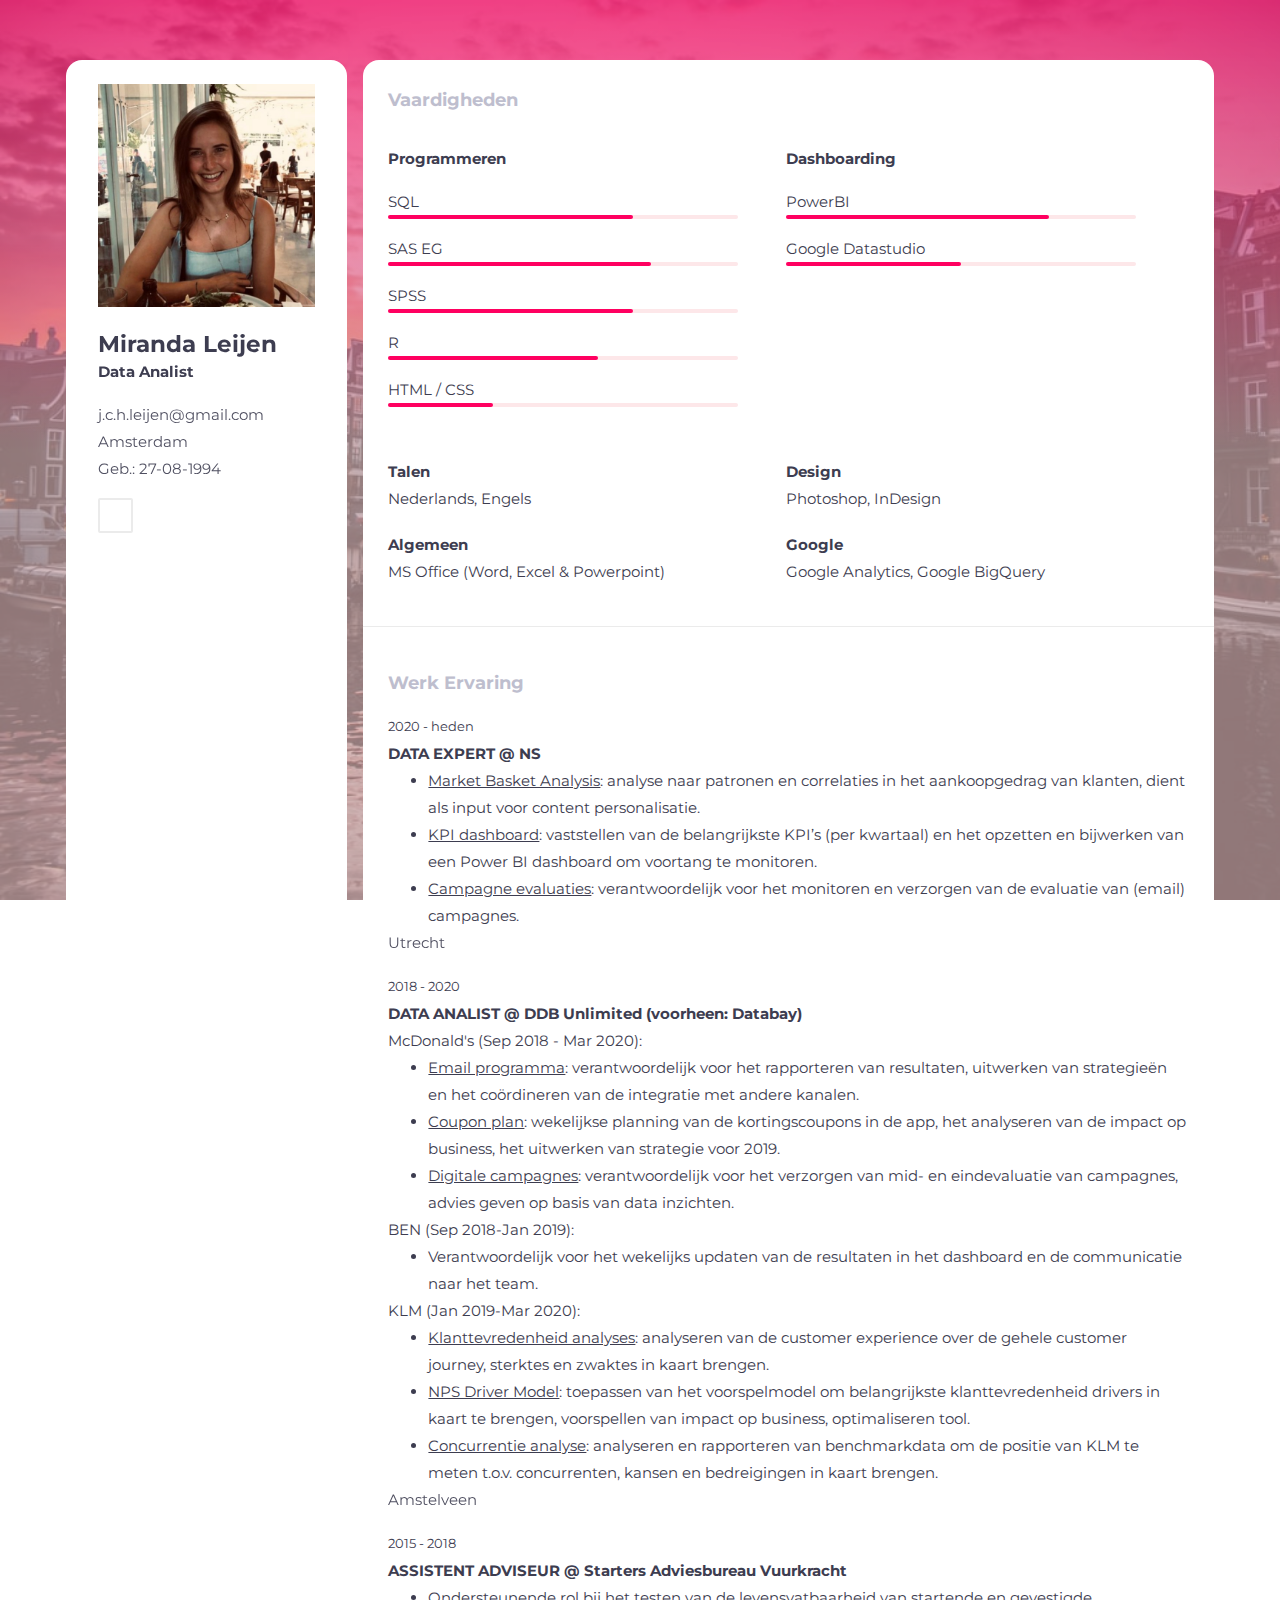
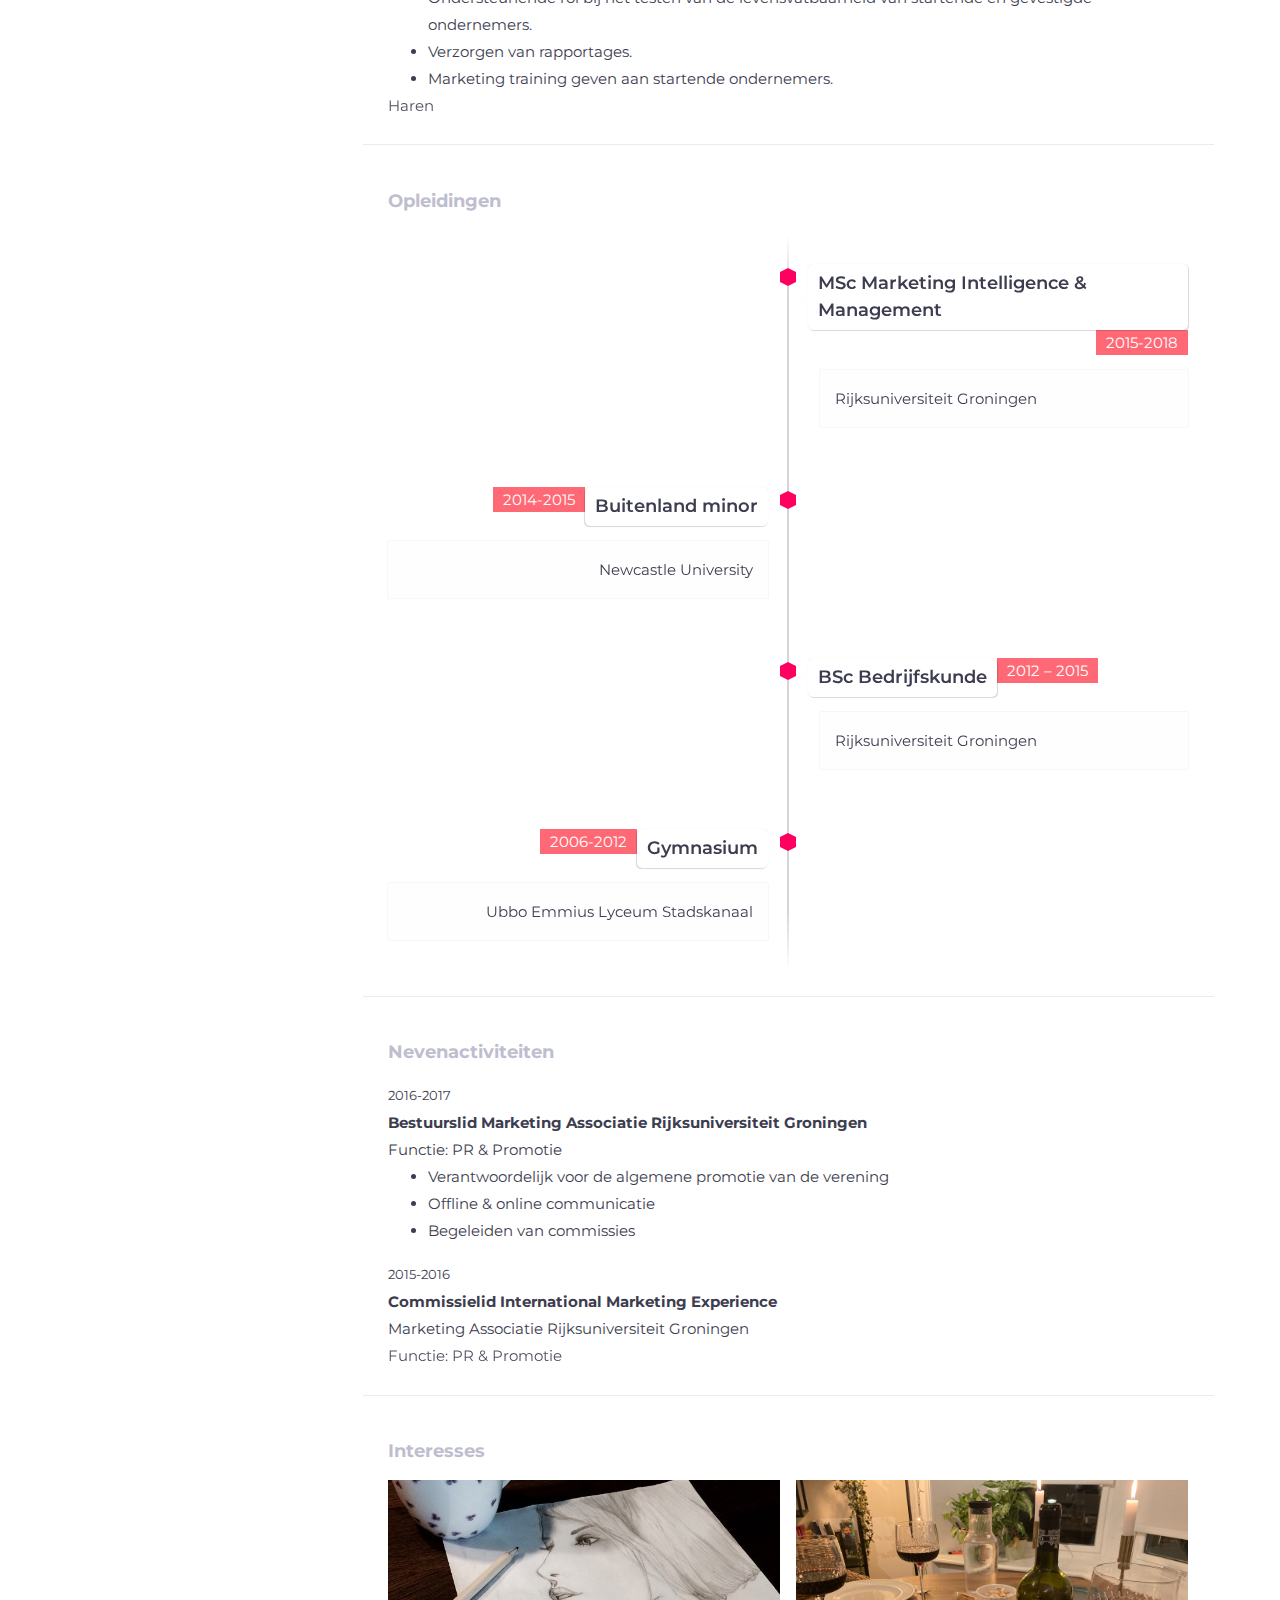
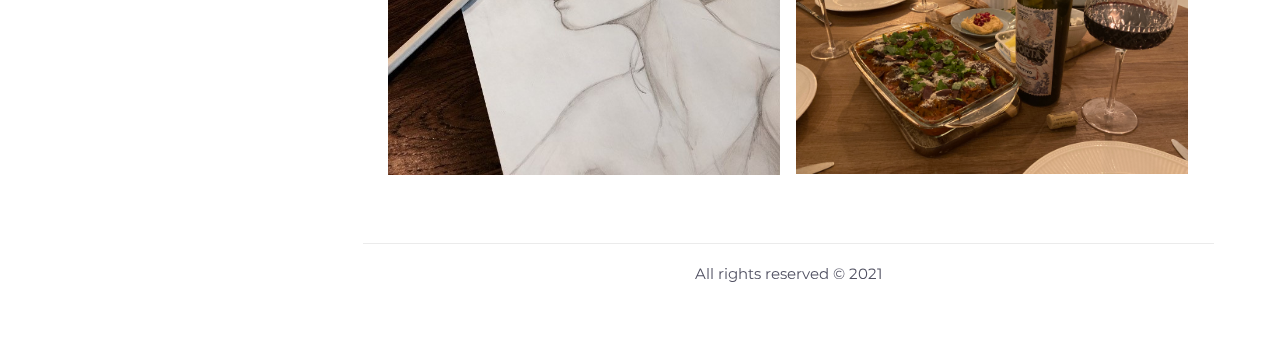
==== cv-miranda/index.html @ 9401aa28 "CV Miranda" ====
<!DOCTYPE html>
<html lang="en">
<head>
    <meta charset="UTF-8">
    <meta http-equiv="X-UA-Compatible" content="IE=edge">
    <meta name="viewport" content="width=device-width, initial-scale=1.0">
    <title>CV Miranda Leijen</title>

    <!--GOOGLE FONTS-->
    <link rel="preconnect" href="https://fonts.googleapis.com">
    <link rel="preconnect" href="https://fonts.gstatic.com" crossorigin>
    <link href="https://fonts.googleapis.com/css2?family=Montserrat:wght@200;300;400;500;600;700;800;900&display=swap" rel="stylesheet">

    <!--Op Icons-->
     
    <link href="https://cdn.jsdelivr.net/gh/codeOpacity/op_icons@main/op_icons.all.min.css" rel="stylesheet">
                    
    <!--Main Styling-->
    <link rel="stylesheet" href="./style.css">
</head>
<body>
    <div class="background-color-layer" style="background-image: url('./Amsterdam_I.jpg')"></div>
    <div class="container">
        <div class="main grid">
            <aside class="sidebar">
                <div class="profile">
                    <div class="profile_img">
                        <img src="./IMG-0041.jpg" alt="">
                    </div>
                    <div class="profile_header">
                        <h2>Miranda Leijen</h2>
                        <h4>Data Analist</h4>
                    </div>
                    <div class="profile_content">
                        <p>j.c.h.leijen@gmail.com</p>
                        <p>Amsterdam</p>
                        <p>Geb.: 27-08-1994</p>
                    </div>
                    <div class="profile_links">
                        <a href="https://www.linkedin.com/in/mirandaleijen/"><span class="op-linkedin"></span></a>
                    </div>
                </div>
            </aside>

            <main class="wrapper">
                <!--Skill Section-->
                <section class="skills">
                    <h2 class="sec_title">Vaardigheden</h2>
                    <div class="progress_wrapper">
                    <ul class="flex-container">
                        <li class ="flex-item">
                            <h4>Programmeren</h4>
                                <div class="progress_item">
                                    <h4>SQL</h4>
                                    <div class="progress_bar">
                                        <div class="progress" style="width: 70%;">
                                        </div>
                                    </div>
                                </div>
                                <div class="progress_item">
                                    <h4>SAS EG</h4>
                                    <div class="progress_bar">
                                        <div class="progress" style="width: 75%;">
                                        </div>
                                    </div>
                                </div>
                                <div class="progress_item">
                                    <h4>SPSS</h4>
                                    <div class="progress_bar">
                                        <div class="progress" style="width: 70%;">
                                        </div>
                                    </div>
                                </div>
                                <div class="progress_item">
                                    <h4>R</h4>
                                    <div class="progress_bar">
                                        <div class="progress" style="width: 60%;">
                                        </div>
                                    </div>
                                </div>
                                 <div class="progress_item">
                                    <h4>HTML / CSS</h4>
                                    <div class="progress_bar">
                                        <div class="progress" style="width: 30%;">
                                        </div>
                                    </div>
                                </div>
                        </li>
                        <li class = "flex-item">
                             <h4>Dashboarding</h4>
                                <div class="progress_item">
                                    <h4>PowerBI</h4>
                                    <div class="progress_bar">
                                        <div class="progress" style="width: 75%;">
                                        </div>
                                    </div>
                                </div>
                                <div class="progress_item">
                                    <h4>Google Datastudio</h4>
                                    <div class="progress_bar">
                                        <div class="progress" style="width: 50%;">
                                        </div>
                                    </div>
                                </div>
                        </li>
                        <li class = "flex-item">
                            <p class ="space_item">
                                <h4>Talen</h4>
                                Nederlands, Engels
                            </p>
                            <p class ="space_item">
                            <h4>Algemeen</h4>
                            MS Office (Word, Excel & Powerpoint)
                            </p>
                        </li>
                         <li class = "flex-item">
                            <p class ="space_item">
                                <h4>Design</h4>
                                Photoshop, InDesign
                            </p>
                            <p class ="space_item">
                            <h4>Google</h4>
                            Google Analytics, Google BigQuery
                            </p>
                        </li>
                    </ul>
                    </div>
                </section>
   

                <!--Experience Section-->
                <section class="experience">
                    <h2 class="sec_title">Werk Ervaring</h2>
                    <div class="work_timeline">
                        <div class="work_item">
                            <small>2020 - heden</small>
                            <h4>DATA EXPERT @ NS</h4>
                            <span>
                                <ul>
                                    <li><u>Market Basket Analysis</u>: analyse naar patronen en correlaties in het aankoopgedrag van klanten, dient als input voor content personalisatie. </li>
                                    <li><u>KPI dashboard</u>: vaststellen van de belangrijkste KPI’s (per kwartaal) en het opzetten en bijwerken van een Power BI dashboard om voortang te monitoren.</li>
                                    <li><u>Campagne evaluaties</u>: verantwoordelijk voor het monitoren en verzorgen van de evaluatie van (email) campagnes. </li>
                                </ul>
                            </span>
                            <p>Utrecht</p>
                        </div>
                        <div class="work_item">
                            <small>2018 - 2020</small>
                            <h4>DATA ANALIST @ DDB Unlimited (voorheen: Databay)</h4>
                            <span>McDonald's (Sep 2018 - Mar 2020):
                                <ul>
                                    <li><u>Email programma</u>: verantwoordelijk voor het rapporteren van resultaten, uitwerken van strategieën en het coördineren van de integratie met andere kanalen.</li>
                                    <li><u>Coupon plan</u>: wekelijkse planning van de kortingscoupons in de app, het analyseren van de impact op business, het uitwerken van strategie voor 2019.</li>
                                    <li><u>Digitale campagnes</u>: verantwoordelijk voor het verzorgen van mid- en eindevaluatie van campagnes, advies geven op basis van data inzichten. </li>
                                </ul>
                            </span>
                            <span>BEN (Sep 2018-Jan 2019):
                                <ul>
                                    <li>Verantwoordelijk voor het wekelijks updaten van de resultaten in het dashboard en de communicatie naar het team.</li>
                                </ul>
                            </span>
                            <span>KLM (Jan 2019-Mar 2020):
                                <ul>
                                    <li><u>Klanttevredenheid analyses</u>: analyseren van de customer experience over de gehele customer journey, sterktes en zwaktes in kaart brengen.</li>
                                    <li><u>NPS Driver Model</u>: toepassen van het voorspelmodel om belangrijkste klanttevredenheid drivers in kaart te brengen, voorspellen van impact op business, optimaliseren tool.</li>
                                    <li><u>Concurrentie analyse</u>: analyseren en rapporteren van benchmarkdata om de positie van KLM te meten t.o.v. concurrenten, kansen en bedreigingen in kaart brengen.</li>
                                </ul>
                            </span>
                            <p>Amstelveen</p>
                        </div>
                        <div class="work_item">
                            <small>2015 - 2018</small>
                            <h4>ASSISTENT ADVISEUR @ Starters Adviesbureau Vuurkracht</h4>
                            <span>
                                <ul>
                                    <li>Ondersteunende rol bij het testen van de levensvatbaarheid van startende en gevestigde ondernemers.</li>
                                    <li>Verzorgen van rapportages.</li>
                                    <li>Marketing training geven aan startende ondernemers.</li>
                                </ul>
                            </span>
                            <p>Haren</p>
                        </div>
                    </div>
                </section>

  
                <!--Education Section-->
                <section class="education">
                    <h2 class="sec_title">Opleidingen</h2>
                    <div class="education_timeline">
                        <div class="education_item">
                            <ul class="timeline">
                              <!-- Item 1 -->
                              <li>
                                <div class="direction-r">
                                  <div class="flag-wrapper">
                                    <span class="hexa"></span>
                                    <span class="flag">
                                        MSc Marketing Intelligence & Management
                                        </span>
                                    <span class="time-wrapper"><span class="time">2015-2018</span></span>
                                  </div>
                                  <div class="desc">
                                    Rijksuniversiteit Groningen
                                </div>
                              </li>

                              <!-- Item 2 -->
                              <li>
                                <div class="direction-l">
                                  <div class="flag-wrapper">
                                    <span class="hexa"></span>
                                    <span class="flag">Buitenland minor</span>
                                    <span class="time-wrapper"><span class="time">2014-2015</span></span>
                                  </div>
                                  <div class="desc">Newcastle University</div>
                                </div>
                              </li>

                              <!-- Item 3 -->
                              <li>
                                <div class="direction-r">
                                  <div class="flag-wrapper">
                                    <span class="hexa"></span>
                                    <span class="flag">BSc Bedrijfskunde </span>
                                    <span class="time-wrapper"><span class="time">2012 – 2015</span></span>
                                  </div>
                                  <div class="desc">Rijksuniversiteit Groningen </div>
                                </div>
                              </li>

                              <!-- Item 4 -->
                              <li>
                                <div class="direction-l">
                                  <div class="flag-wrapper">
                                    <span class="hexa"></span>
                                    <span class="flag">Gymnasium</span>
                                    <span class="time-wrapper"><span class="time">2006-2012</span></span>
                                  </div>
                                  <div class="desc">Ubbo Emmius Lyceum Stadskanaal</div>
                                </div>
                              </li>
                            </ul>
                    </div>
                </section>

                <!--Interest Section-->
                <section class="interest">
                    <h2 class="sec_title">Nevenactiviteiten</h2>
                    <div class="interest_timeline">
                        <div class="interest_item">
                            <small>2016-2017</small>
                            <h4>Bestuurslid Marketing Associatie Rijksuniversiteit Groningen</h4>
                            <span>Functie: PR & Promotie
                                <ul>
                                    <li>Verantwoordelijk voor de algemene promotie van de verening</li>
                                    <li>Offline & online communicatie</li>
                                    <li>Begeleiden van commissies</li>
                                </ul>
                        </div>
                        <div class="interest_item">
                            <small>2015-2016</small>
                            <h4>Commissielid International Marketing Experience</h4>
                            <span>Marketing Associatie Rijksuniversiteit Groningen
                                <p>Functie: PR & Promotie </p> 
                        </div>
                    </div>
                </section>

                <!--Portfolio Section  -->
                <section class="portfolio">
                    <h2 class="sec_title">Interesses</h2>
                    <div class="grid col_2">
                        <a href="#0" class="project_img">
                            <img src="./Tekenen_new.jpg" alt="">
                            <div class="project_details">
                                <h4 class="text">Tekenen</h4>
                            </div>
                        </a>
                        <a href="#0" class="project_img">
                            <img src="./IMG-0814.jpg" alt="">
                            <div class="project_details">
                                <h4 class="text">Koken</h4>
                            </div>
                        </a>
                        <a href="#0" class="project_img">
                            <img src="./IMG-0306.jpg" alt="">
                            <div class="project_details">
                                <h4 class="text">Fotografie</h4>
                            </div>
                        </a>
                        <a href="#0" class="project_img">
                            <img src="./IMG-Bali.jpg" alt="">
                            <div class="project_details">
                                <h4 class="text">Reizen</h4>
                            </div>
                        </a>
                    </div>
                </section>
                <footer>
                    <p>All rights reserved &copy; 2021</p>
                </footer>
            </main>
        </div>
    </div>
</body>
</html>
---- cv-miranda/style.css ----
/*VARIABLES*/
:root {
  --primary: #3d3d50;
  --secondary: #ff0060;
  --light: #ebebeb;
  --dark: #333;
  --gray: #bebece;
  --hover: all .3s ease-out;
}

/*GLOBAL*/
* {
  margin: 0;
  /*padding: 0;*/
  box-sizing: border-box;
}

/*#ff6975*/

body {
  background-attachment: fixed;
  background-image: -webkit-linear-gradient(top, #ff0060 0%, #caa5a8 50%);
  background-image: -o-linear-gradient(top, #ff0060 0%, #caa5a8 50%);
  background-image: linear-gradient(to bottom, #ff0060 0%, #caa5a8 50%);
  height: 100%;
  min-height: 100vh;
  font-family: 'Montserrat', sans-serif;
  font-size: 15px;
  line-height: 1.8em;
  color: var(--primary);
  overflow-x: hidden;
}

/*  body.white {
    background-color: white;
    background-image: none; }*/

.background-color-layer {
  background-size: cover;
  opacity: 0.30;
  background-repeat: no-repeat;
  position: fixed;
  z-index: -1;
  top: 0;
  width: 100%;
  left: 0;
  right: 0;
  bottom: 0%;  
} 

a {
  text-decoration: none;
  color: var(--primary);
}
p {
  opacity: .9;
}
img {
  max-width: 100%;
  height: auto;
  vertical-align: middle;
}
section {
  padding: clamp(1rem,2vw,2rem);
  margin-bottom: 1rem;
  border-bottom: 1px solid var(--light);
}

.sec_title {
  font-size: 1.15rem;
  margin-bottom: 1rem;
  color: var(--gray);
}

[class*="_item"] {
  margin-top: 1rem;
}

/*Layout Grid*/

.container {
  width: 100%;
  max-width: 1180px;
  padding: 0 1rem;
  margin: 60px auto;
}
.grid {
  display: grid;
  gap: 1rem;
}


/* Sidebar */

.sidebar {
  position: relative;
}
.profile{
  position: sticky!important;
  top: 0;
  height: calc(100vh - 10px);
  padding:0 2rem;
  overflow-y: auto;
  background-color: white;
  border-radius: 1rem;
}
.profile::-webkit-scrollbar {
  width: 6px;
}
.profile_img { 
  margin: 1.5rem 0;
  border-radius: 50%;
 }

.profile_header {
  margin: 1rem 0;
}
.profile_links {
  display: flex;
  margin-top: 1rem;
}
.profile_links a {
  text-decoration: none;
  height: 35px;
  width: 35px;
  margin-right: 1rem;
  display: grid;
  place-items: center;
  font-size: 16px;
  color: var(--dark);
  border-radius: 2px;
  border: 2px solid var(--light);
}
.profile_links a:hover {
  transition: var(--hover);
  color: var(--secondary);
}

.wrapper {
  background-color: white;
  border-radius: 1rem;
}

/*Skillls Section*/

.flex-container {
  display: flex;
  flex-flow: row wrap;
  padding: 0;
  list-style: none;
  align-content: space-around;
}

.flex-item {
  width: 350px;
  margin-right: 3rem;
  margin-top: 1rem;
  margin-bottom: 1rem;
}


.progress_item h4 {
  font-weight: normal;
}
.progress_bar {
  position: relative;
  border-radius: 4px;
  height: 4px;
  background: #fde7e9;
}
.progress {
  position: absolute;
  height: 100%;
  background: var(--secondary);
  z-index: 0;
  border-radius: 4px;
  text-align: right;
  animation: fromZero ease-in-out 1s;
}
@keyframes fromZero {
  from {
      width: 0;
  }
}
.progress_tooltip {
  position: absolute;
  top: -30px;
  padding: 0 .26rem;
  font-size: 12px;
  background: var(--dark);
  border-radius: 3px;
  color: var(--light);
}
.progress_tooltip::after{
  content: '';
  position: absolute;
  left: 0;
  bottom: -4px;
  border-top: 6px solid var(--dark);
  border-right: 8px solid transparent;
}

.space_item {
  padding-top: 3px;
}


/*Education Section */
@import url(https://fonts.googleapis.com/css?family=Raleway:400,900);

header h1{
  text-align: center;
  font-weight: bold;
  margin-top: 0;
}
  
 header p{
   text-align: center;
   margin-bottom: 0;
 }

.hexa{
  border: 0px;
  float: left;
  text-align: center;
  height: 35px;
  width: 60px;
  font-size: 22px;
  background: #f0f0f0;
  color: #3c3c3c;
  position: relative;
  margin-top: 15px;
}

.hexa:before{
  content: ""; 
  position: absolute; 
  left: 0; 
  width: 0; 
  height: 0;
  border-bottom: 15px solid #f0f0f0;
  border-left: 30px solid transparent;
  border-right: 30px solid transparent;
  top: -15px;
}

.hexa:after{
  content: ""; 
  position: absolute; 
  left: 0; 
  width: 0; 
  height: 0;
  border-left: 30px solid transparent;
  border-right: 30px solid transparent;
  border-top: 15px solid #f0f0f0;
  bottom: -15px;
}

.timeline {
  position: relative;
  padding: 0;
  width: 100%;
  margin-top: 20px;
  list-style-type: none;
}

.timeline:before {
  position: absolute;
  left: 50%;
  top: 0;
  content: ' ';
  display: block;
  width: 2px;
  height: 100%;
  margin-left: -1px;
  background: rgb(213,213,213);
  background: -moz-linear-gradient(top, rgba(213,213,213,0) 0%, rgb(213,213,213) 8%, rgb(213,213,213) 92%, rgba(213,213,213,0) 100%);
  background: -webkit-gradient(linear, left top, left bottom, color-stop(0%,rgba(30,87,153,1)), color-stop(100%,rgba(125,185,232,1)));
  background: -webkit-linear-gradient(top, rgba(213,213,213,0) 0%, rgb(213,213,213) 8%, rgb(213,213,213) 92%, rgba(213,213,213,0) 100%);
  background: -o-linear-gradient(top, rgba(213,213,213,0) 0%, rgb(213,213,213) 8%, rgb(213,213,213) 92%, rgba(213,213,213,0) 100%);
  background: -ms-linear-gradient(top, rgba(213,213,213,0) 0%, rgb(213,213,213) 8%, rgb(213,213,213) 92%, rgba(213,213,213,0) 100%);
  background: linear-gradient(to bottom, rgba(213,213,213,0) 0%, rgb(213,213,213) 8%, rgb(213,213,213) 92%, rgba(213,213,213,0) 100%);
  z-index: 5;
}

.timeline li {
  padding: 2em 0;
}

.timeline .hexa{
  width: 16px;
  height: 10px;
  position: absolute;
  background: #ff0060;
  z-index: 5;
  left: 0;
  right: 0;
  margin-left:auto;
  margin-right:auto;
  top: -30px;
  margin-top: 0;
}

.timeline .hexa:before {
  border-bottom: 4px solid #ff0060;
  border-left-width: 8px;
  border-right-width: 8px;
  top: -4px;
}

.timeline .hexa:after {
  border-left-width: 8px;
  border-right-width: 8px;
  border-top: 4px solid #ff0060;
  bottom: -4px;
}

.direction-l,
.direction-r {
  float: none;
  width: 100%;
  text-align: center;
}

.flag-wrapper {
  text-align: center;
  position: relative;
}

.flag {
  position: relative;
  display: inline-flex;
  background: rgb(255,255,255);
  font-weight: 600;
  z-index: 15;
  padding: 6px 10px;
  text-align: left;
  border-radius: 5px;
}

.direction-l .flag:after,
.direction-r .flag:after {
  content: "";
  position: absolute;
  left: 50%;
  top: -15px;
  height: 0;
  width: 0;
  margin-left: -8px;
  border: solid transparent;
  border-bottom-color: rgb(255,255,255);
  border-width: 8px;
  pointer-events: none;
}

.direction-l .flag {
  -webkit-box-shadow: -1px 1px 1px rgba(0,0,0,0.15), 0 0 1px rgba(0,0,0,0.15);
  -moz-box-shadow: -1px 1px 1px rgba(0,0,0,0.15), 0 0 1px rgba(0,0,0,0.15);
  box-shadow: -1px 1px 1px rgba(0,0,0,0.15), 0 0 1px rgba(0,0,0,0.15);
}

.direction-r .flag {
  -webkit-box-shadow: 1px 1px 1px rgba(0,0,0,0.15), 0 0 1px rgba(0,0,0,0.15);
  -moz-box-shadow: 1px 1px 1px rgba(0,0,0,0.15), 0 0 1px rgba(0,0,0,0.15);
  box-shadow: 1px 1px 1px rgba(0,0,0,0.15), 0 0 1px rgba(0,0,0,0.15);
}

.time-wrapper {
  display: block;
  position: relative;
  margin: 4px 0 0 0;
  z-index: 14;
  line-height: 1em;
  vertical-align: middle;
  color: #fff;
}

.direction-l .time-wrapper {
  float: none;
}

.direction-r .time-wrapper {
  float: none;
}

.time {
  background: #ff6975;
  display: inline-block;
  padding: 8px;
}

.desc {
  position: relative;
  margin: 1em 0 0 0;
  padding: 1em;
  background: rgb(254,254,254);
  -webkit-box-shadow: 0 0 1px rgba(0,0,0,0.20);
  -moz-box-shadow: 0 0 1px rgba(0,0,0,0.20);
  box-shadow: 0 0 1px rgba(0,0,0,0.20);
  z-index: 15;
}

.direction-l .desc,
.direction-r .desc {
  position: relative;
/*  margin: 1em 1em 0 1em;*/
  padding: 1em;
  z-index: 15;
}

@media(min-width: 768px){
  .timeline {
    width: 660px;
    margin: 0 auto;
    margin-top: 20px;
  }

  .timeline li:after {
    content: "";
    display: block;
    height: 0;
    clear: both;
    visibility: hidden;
  }
  
  .timeline .hexa {
    left: -28px;
    right: auto;
    top: 8px;
  }

  .timeline .direction-l .hexa {
    left: auto;
    right: -28px;
  }

  .direction-l {
    position: relative;
    width: 310px;
    float: left;
    text-align: right;
  }

  .direction-r {
    position: relative;
    width: 310px;
    float: right;
    text-align: left;
  }

  .flag-wrapper {
    display: inline-block;
  }
  
  .flag {
    font-size: 18px;
  }

  .direction-l .flag:after {
    left: auto;
    right: -16px;
    top: 50%;
    margin-top: -8px;
    border: solid transparent;
    border-left-color: rgb(254,254,254);
    border-width: 8px;
  }

  .direction-r .flag:after {
    top: 50%;
    margin-top: -8px;
    border: solid transparent;
    border-right-color: rgb(254,254,254);
    border-width: 8px;
    left: -8px;
  }

  .time-wrapper {
    display: inline;
    vertical-align: middle;
    margin: 0;
  }

  .direction-l .time-wrapper {
    float: left;
  }

  .direction-r .time-wrapper {
    float: right;
  }

  .time {
    padding: 5px 10px;
  }

  .direction-r .desc {
    margin: 1em 0 0 0.75em;
  }
}

@media(min-width: 992px){
  .timeline {
    width: 800px;
    margin: 0 auto;
    margin-top: 20px;
  }

  .direction-l {
    position: relative;
    width: 380px;
    float: left;
    text-align: right;
  }

  .direction-r {
    position: relative;
    width: 380px;
    float: right;
    text-align: left;
  }
}




/*Portfolio Section*/
.project_img {
  position: relative;
  display: block;
  text-decoration: none;
  color: var(--light);
}


.project_img img {
  width: 100%;
  height: auto;
/*  height: 300px;*/
/*  max-width: 392px;*/
}

.project_img .project_details {
  position: absolute;
/*  bottom: .5rem;
  left: .5rem;
  background: linear-gradient(to right,rgba(84, 84, 84, 0.198),rgba(0, 0, 0, 0.5));
  padding: 1rem;
  opacity: 0;
  transition: var(--hover);*/
  top: 0;
  bottom: 0;
  left: 0;
  right: 0;
  height: 100%;
  width: 100%;
  opacity: 0;
  transition: .5s ease;
  background-color: #ff0060;
}

.project_img:hover .project_details {
  opacity: 35%;
}


/*TEST*/

.text {
  color: white;
  font-size: 23px;
  position: absolute;
  top: 50%;
  left: 50%;
  -webkit-transform: translate(-50%, -50%);
  -ms-transform: translate(-50%, -50%);
  transform: translate(-50%, -50%);
  text-align: center;
}


/*FOOTER*/
footer p{
  text-align: center;
}

/* Responsive */
@media (min-width:768px) {
  .main.grid {
      grid-template-columns: 1fr 2fr;
  }
  .col_2 {
      grid-template-columns: repeat(2,1fr);
  }
}














/*  */
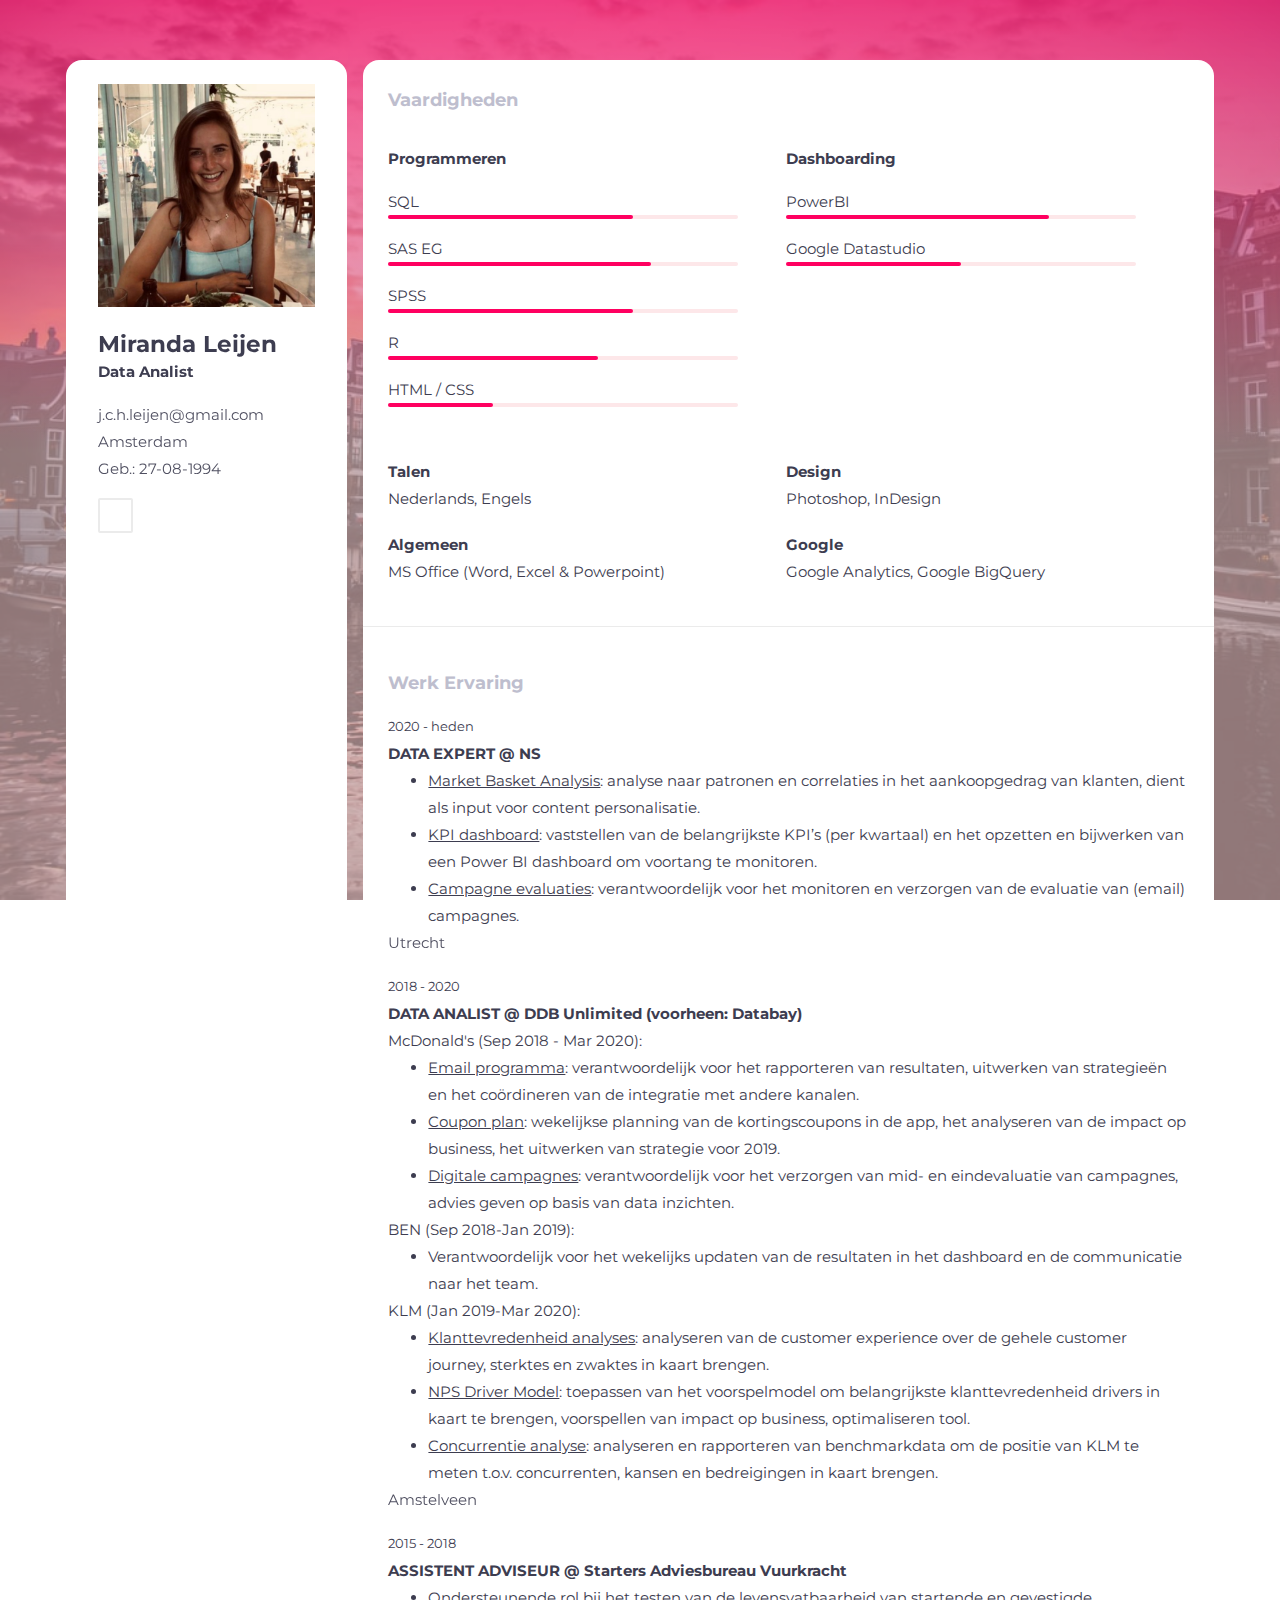
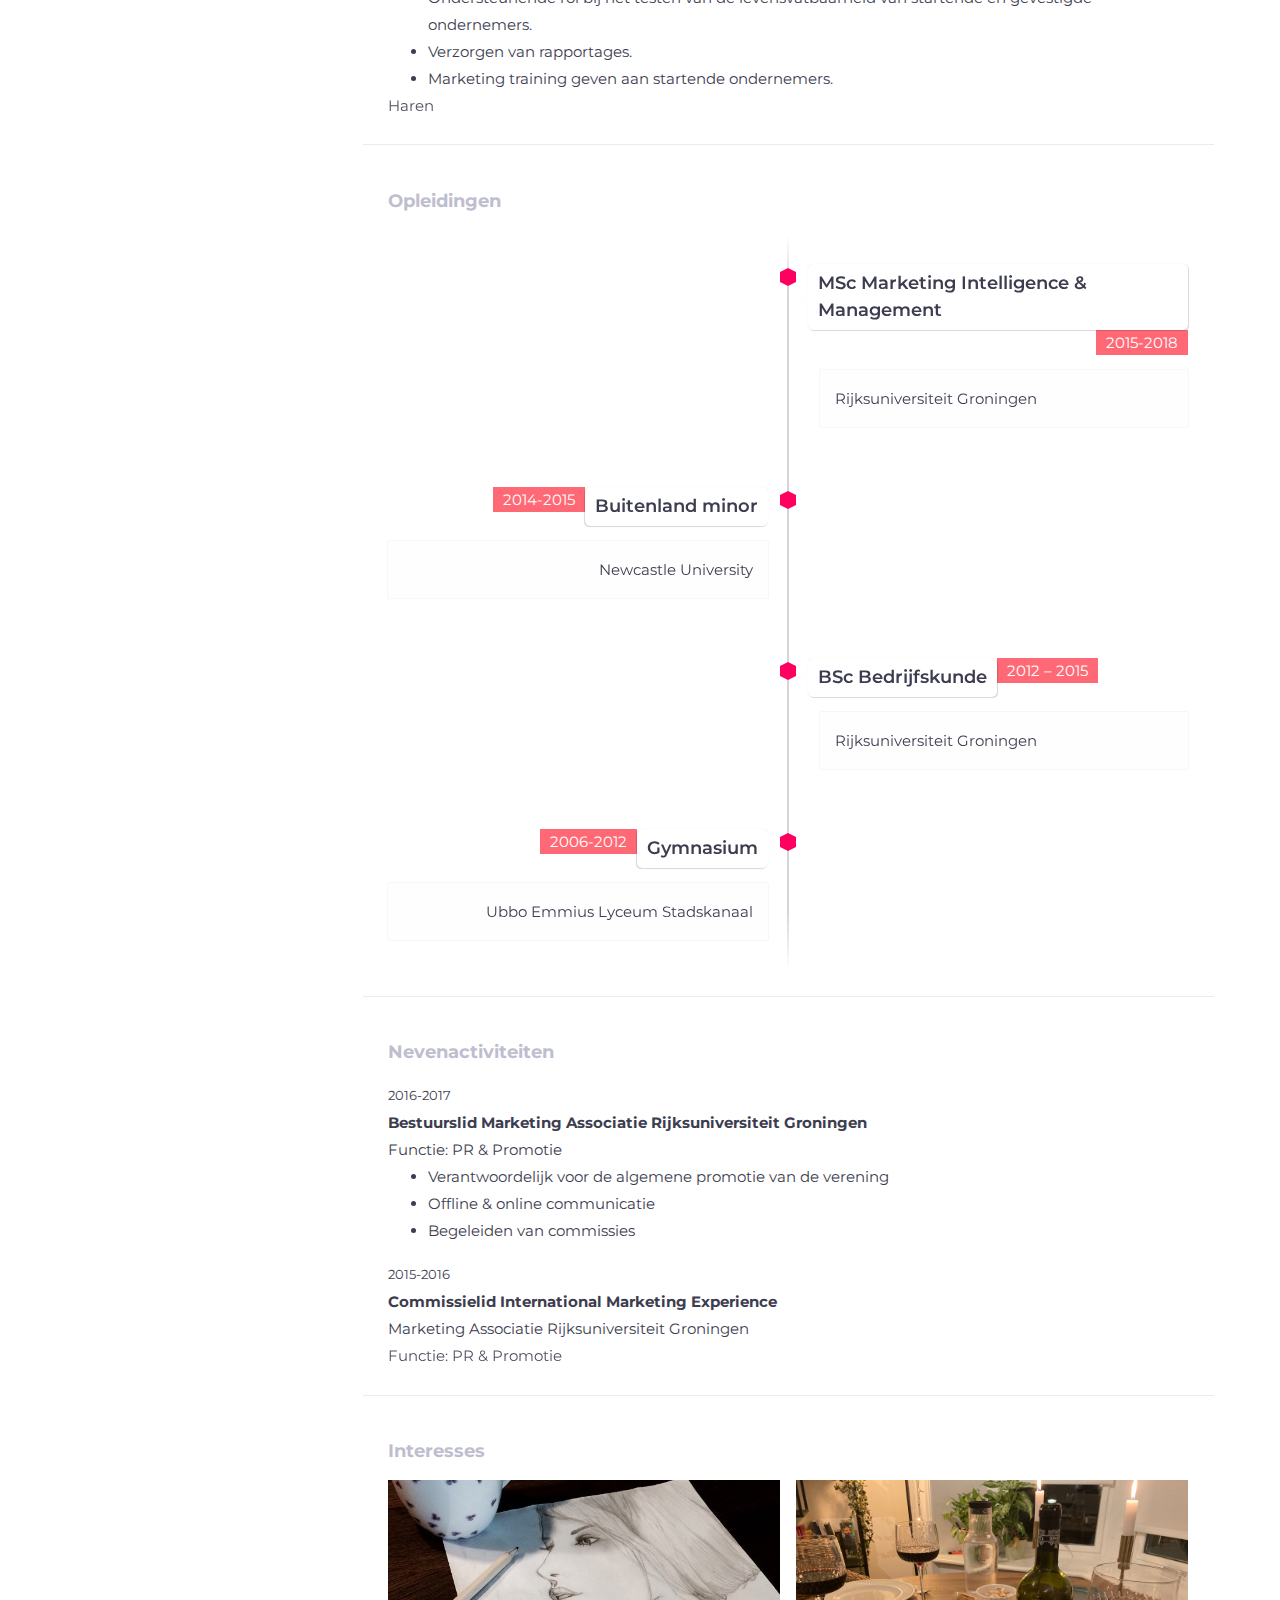
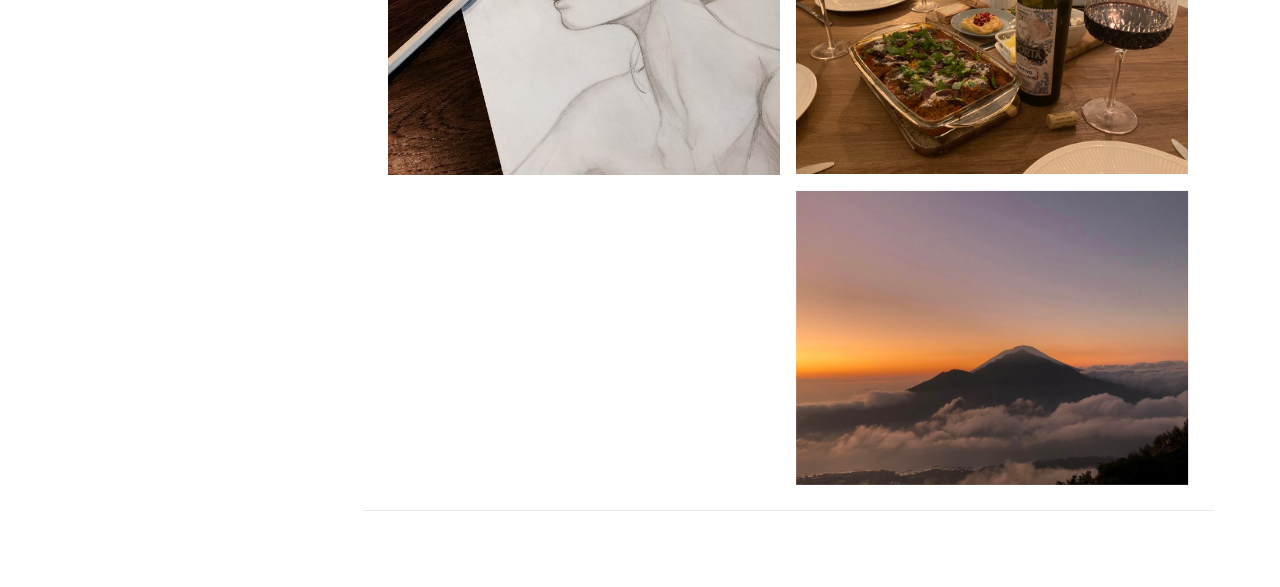
==== commit 69fdc105: "CV Miranda" ====
--- a/cv-miranda/index.html
+++ b/cv-miranda/index.html
@@ -290,16 +290,16 @@
                             </div>
                         </a>
                         <a href="#0" class="project_img">
-                            <img src="./IMG-Bali.jpg" alt="">
+                            <img src="./Bali.jpg" alt="">
                             <div class="project_details">
                                 <h4 class="text">Reizen</h4>
                             </div>
                         </a>
                     </div>
                 </section>
-                <footer>
+        <!--         <footer>
                     <p>All rights reserved &copy; 2021</p>
-                </footer>
+                </footer> -->
             </main>
         </div>
     </div>
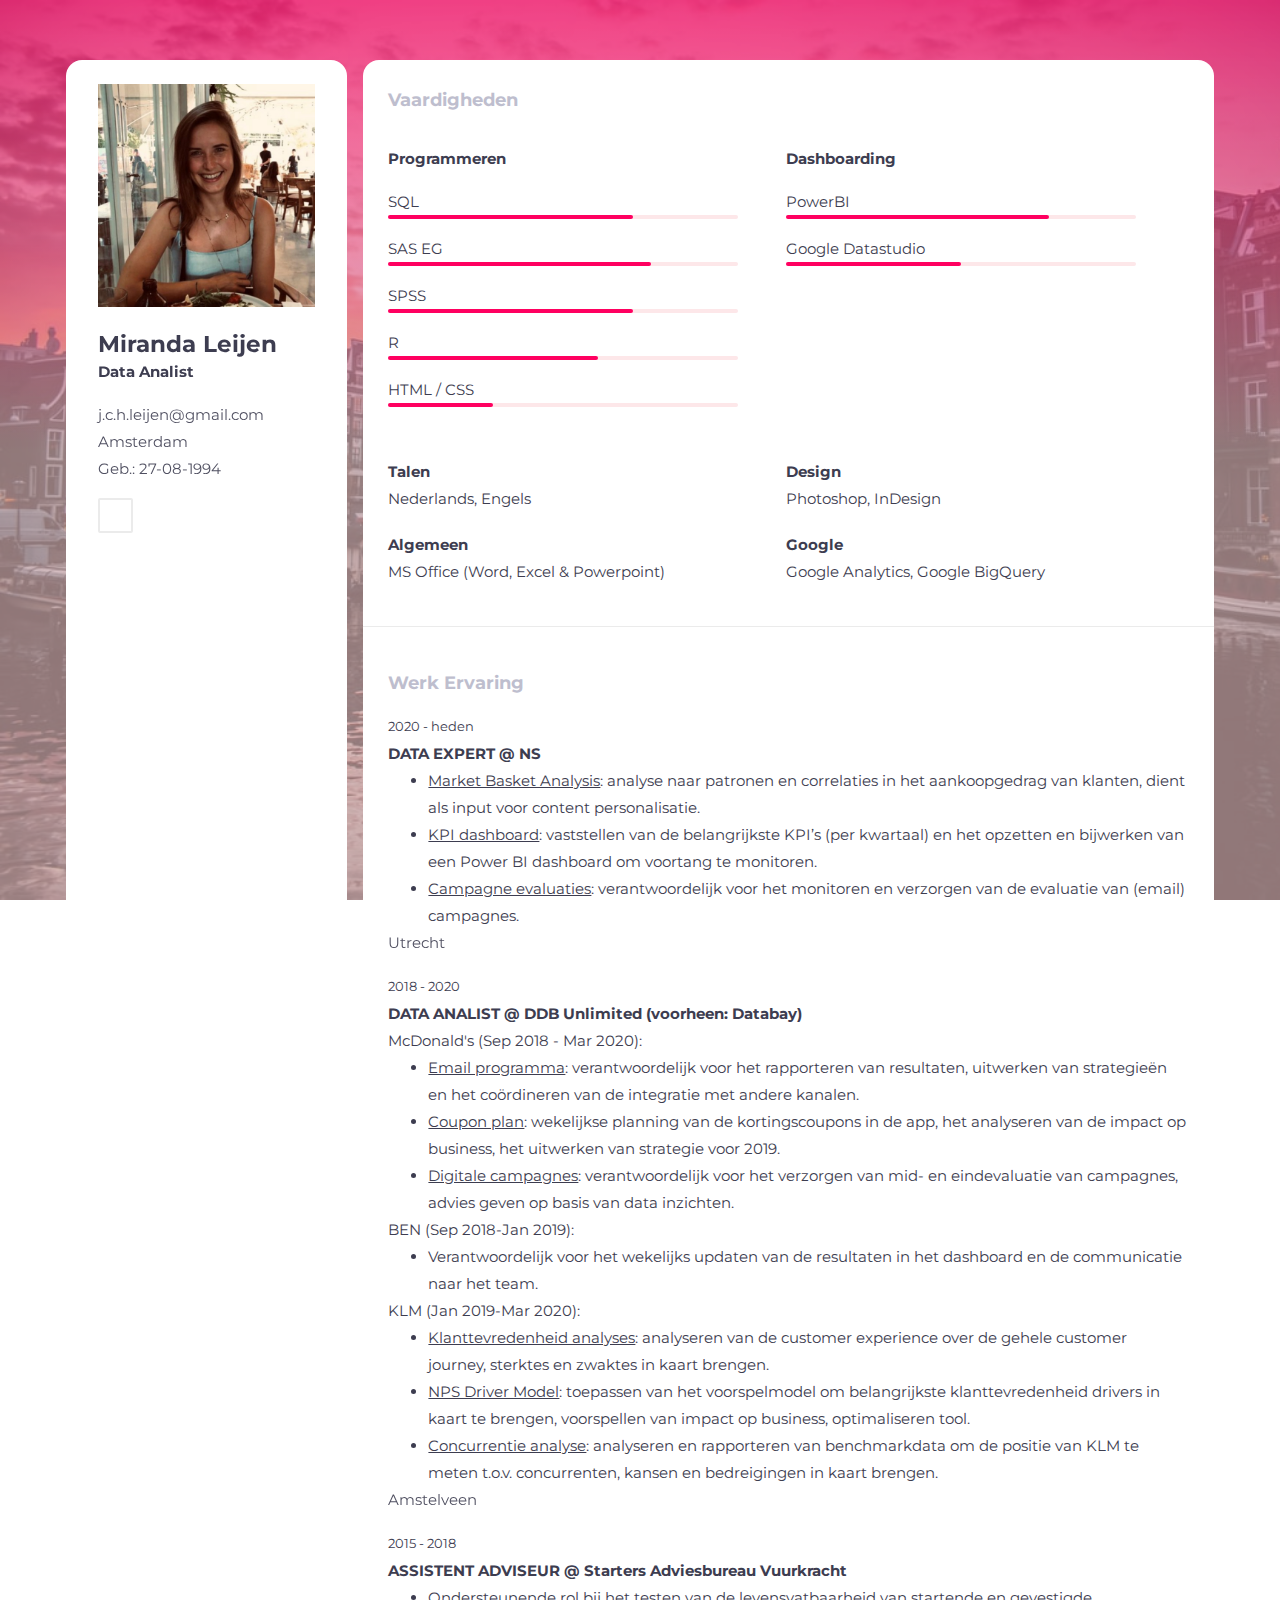
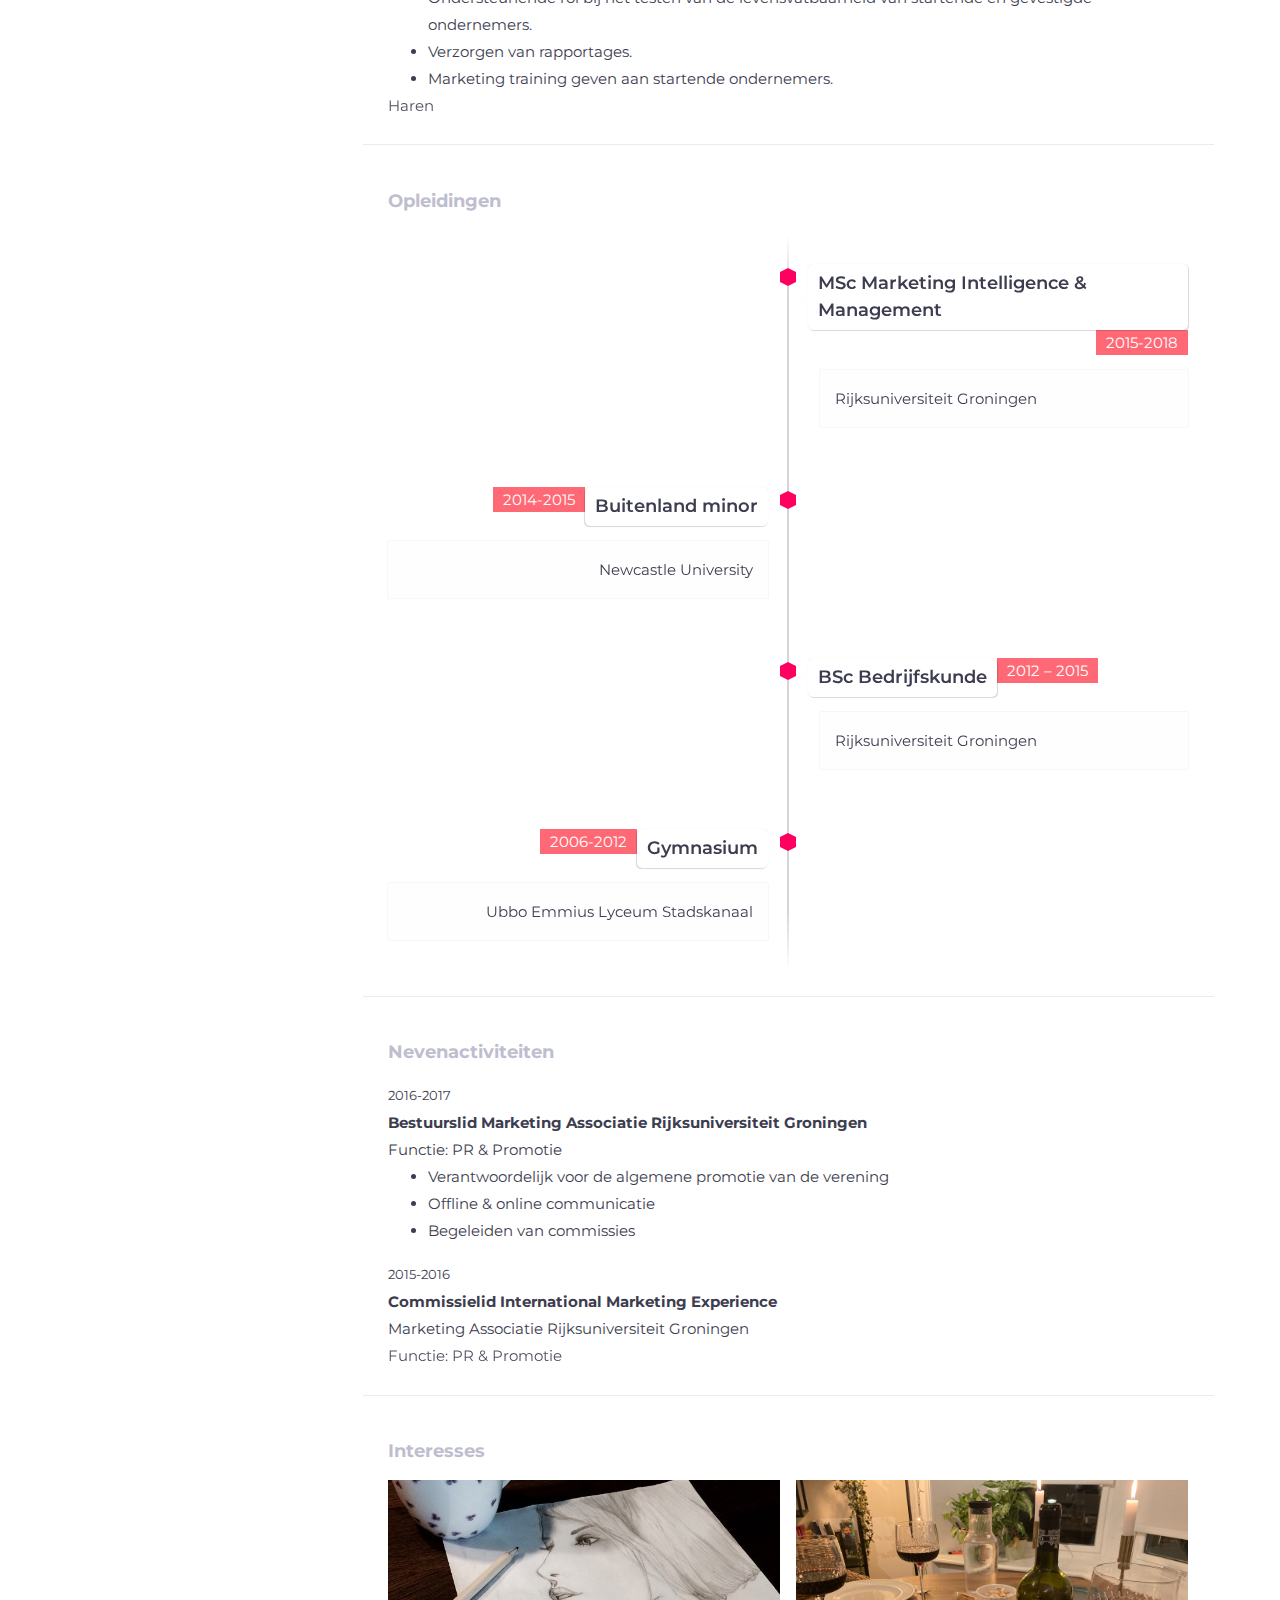
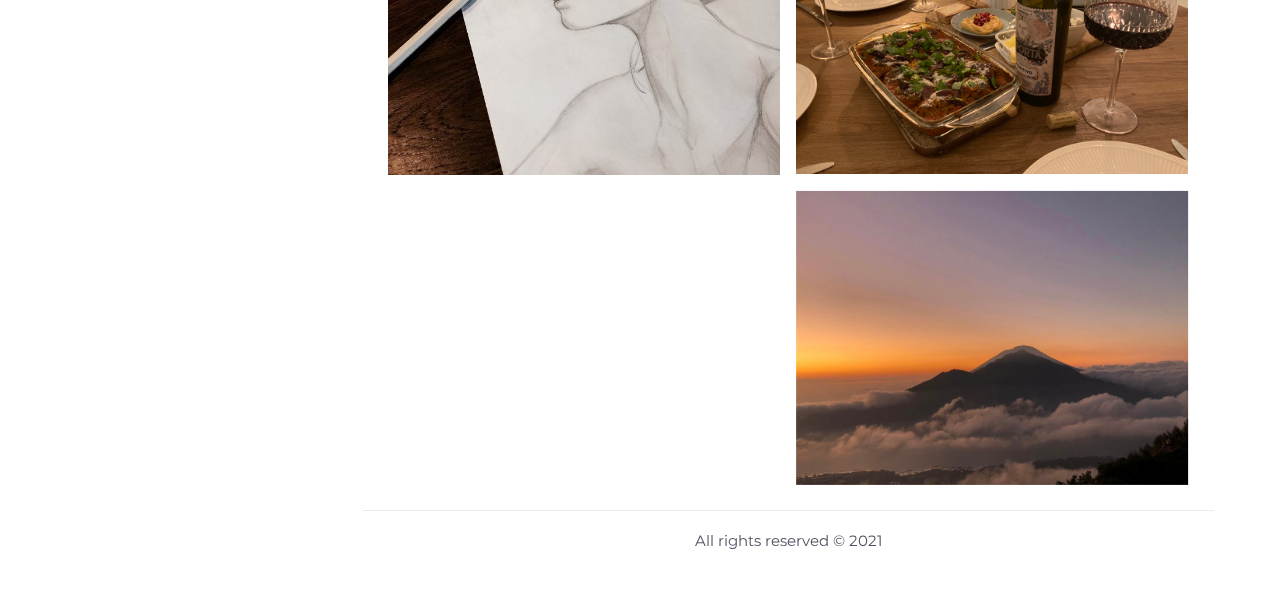
==== commit 352ebfef: "CV Miranda" ====
--- a/cv-miranda/index.html
+++ b/cv-miranda/index.html
@@ -297,9 +297,9 @@
                         </a>
                     </div>
                 </section>
-        <!--         <footer>
+                <footer>
                     <p>All rights reserved &copy; 2021</p>
-                </footer> -->
+                </footer>
             </main>
         </div>
     </div>
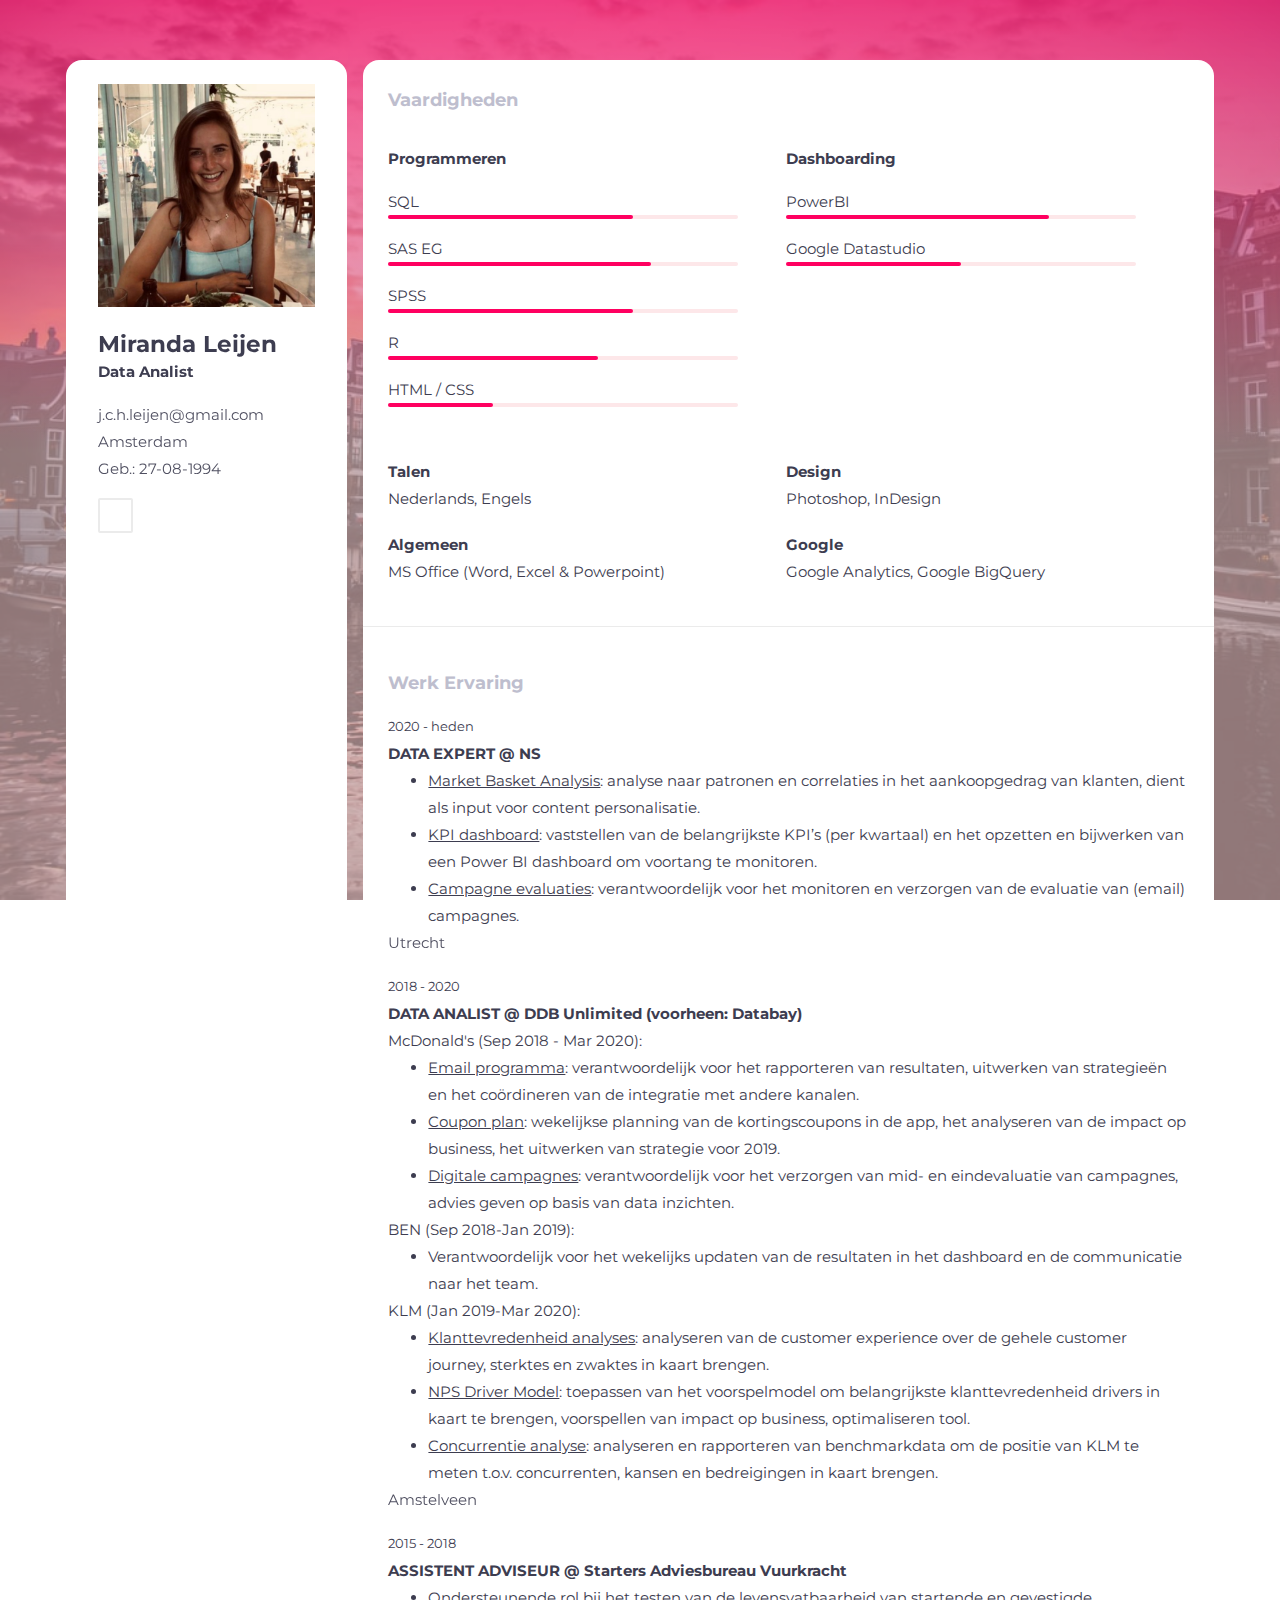
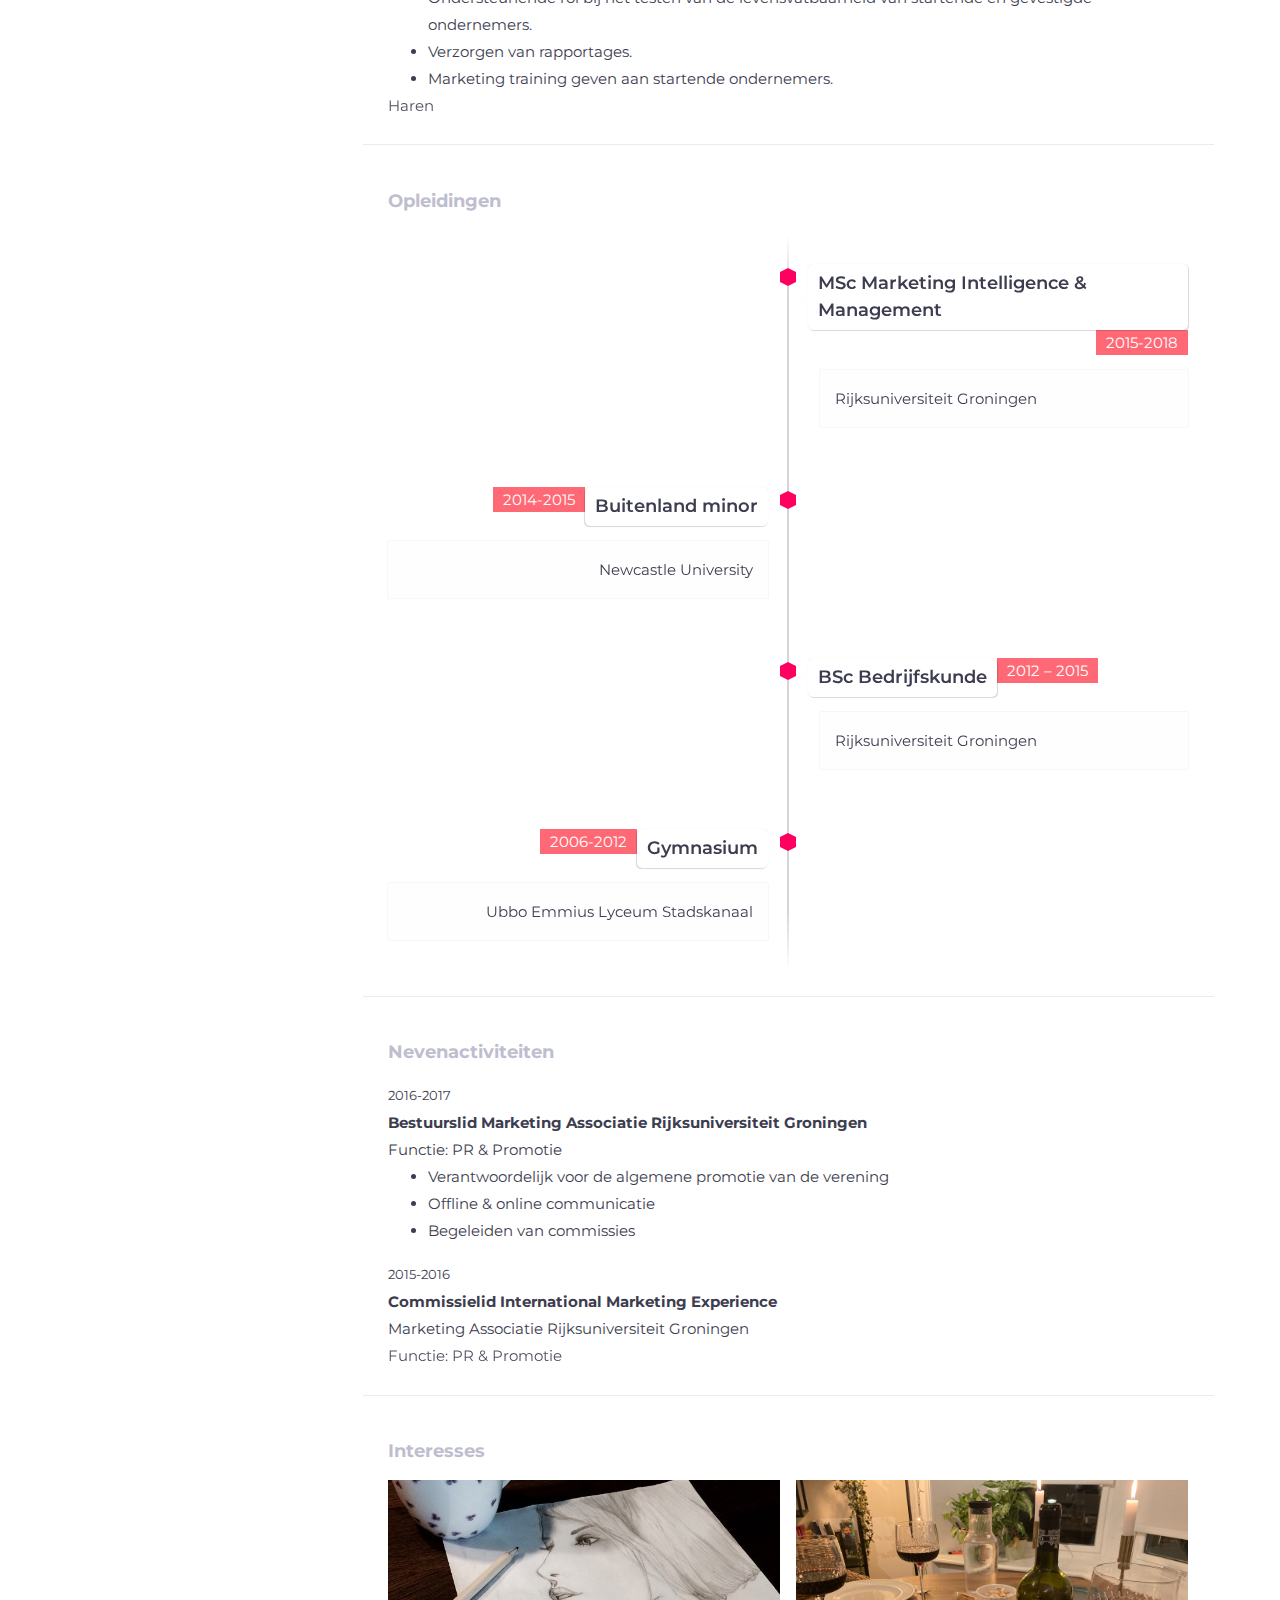
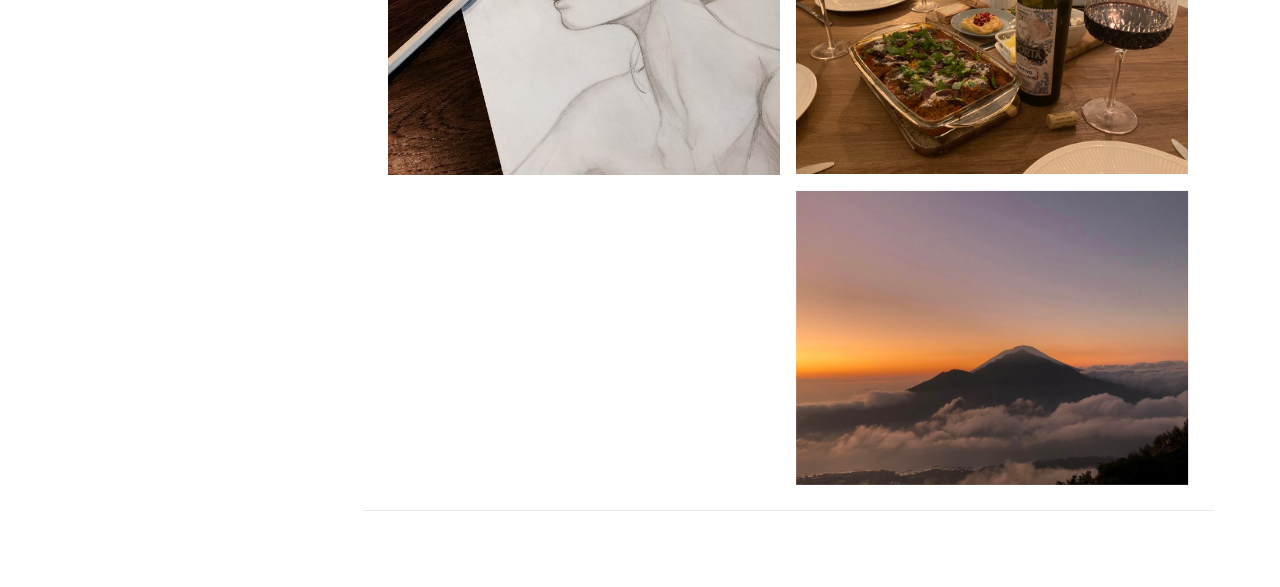
==== commit edc97382: "CV Miranda" ====
--- a/cv-miranda/index.html
+++ b/cv-miranda/index.html
@@ -297,9 +297,9 @@
                         </a>
                     </div>
                 </section>
-                <footer>
+<!--                 <footer>
                     <p>All rights reserved &copy; 2021</p>
-                </footer>
+                </footer> -->
             </main>
         </div>
     </div>
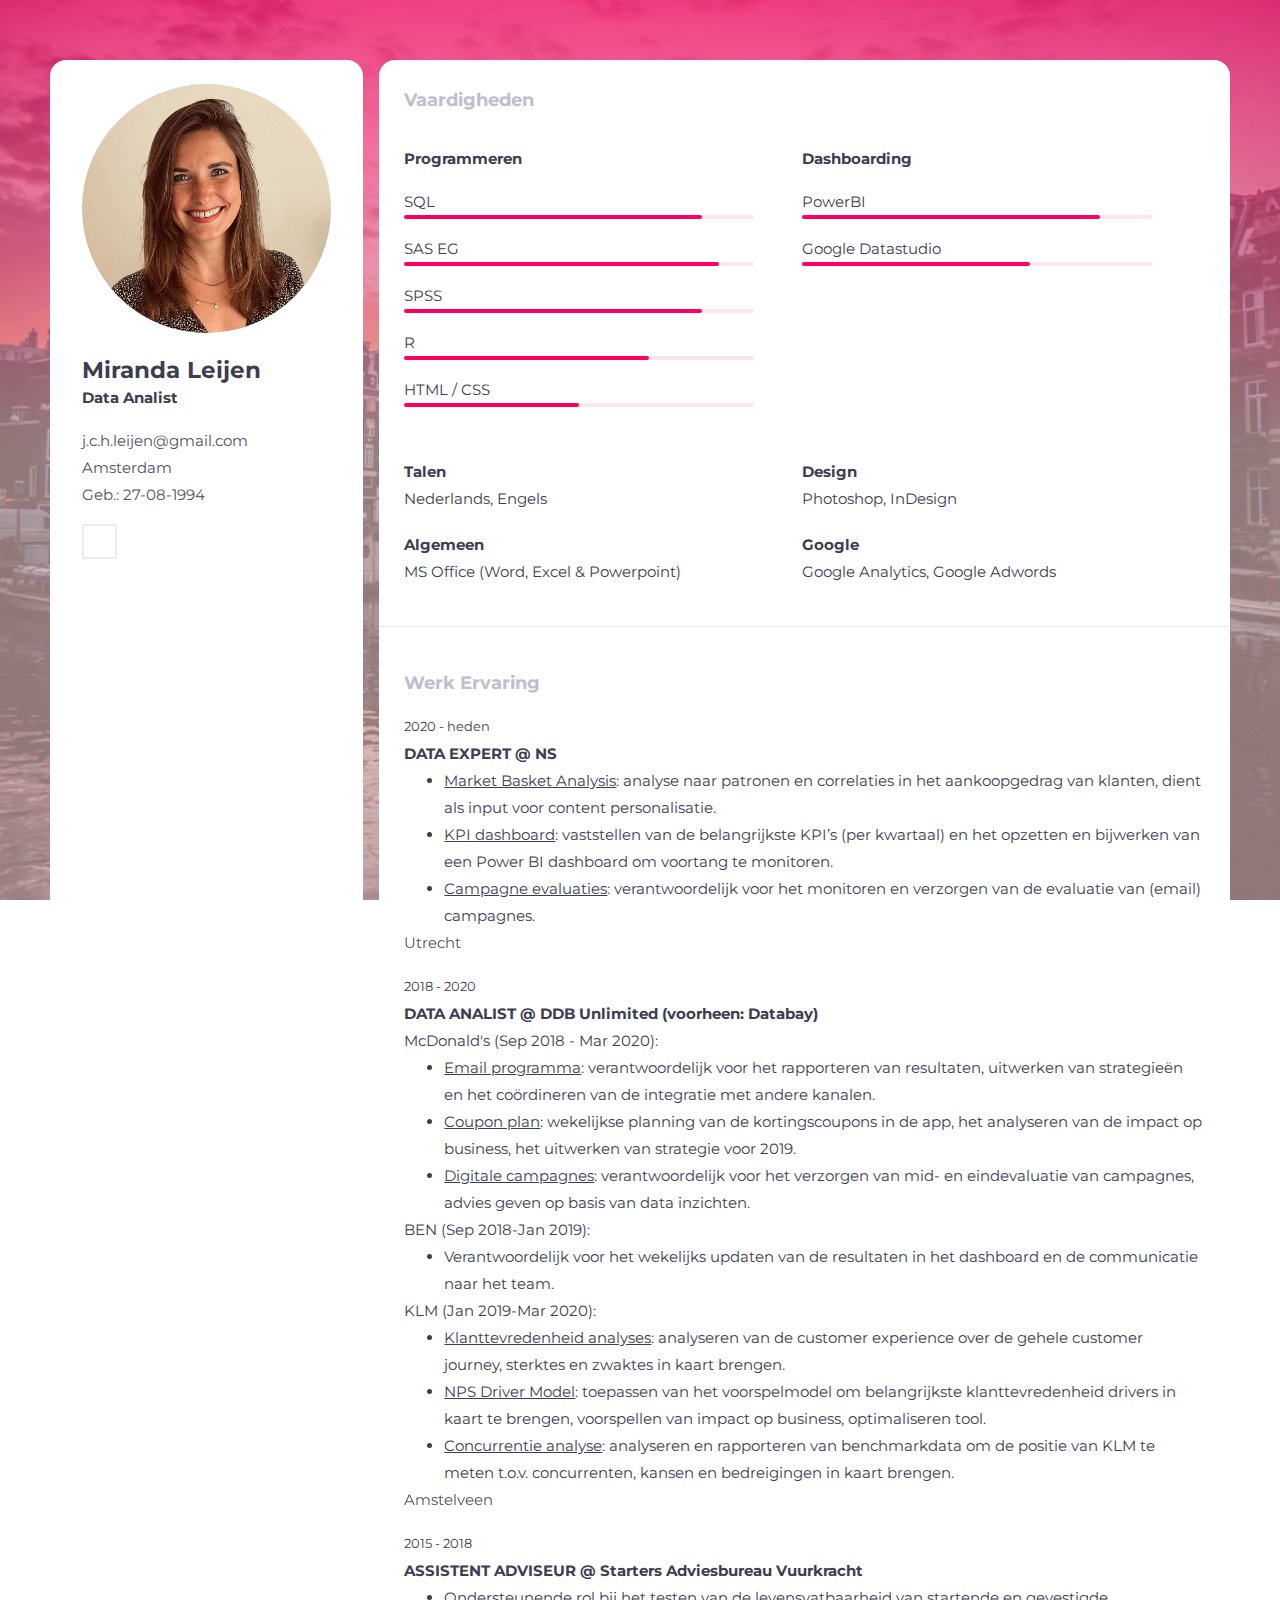
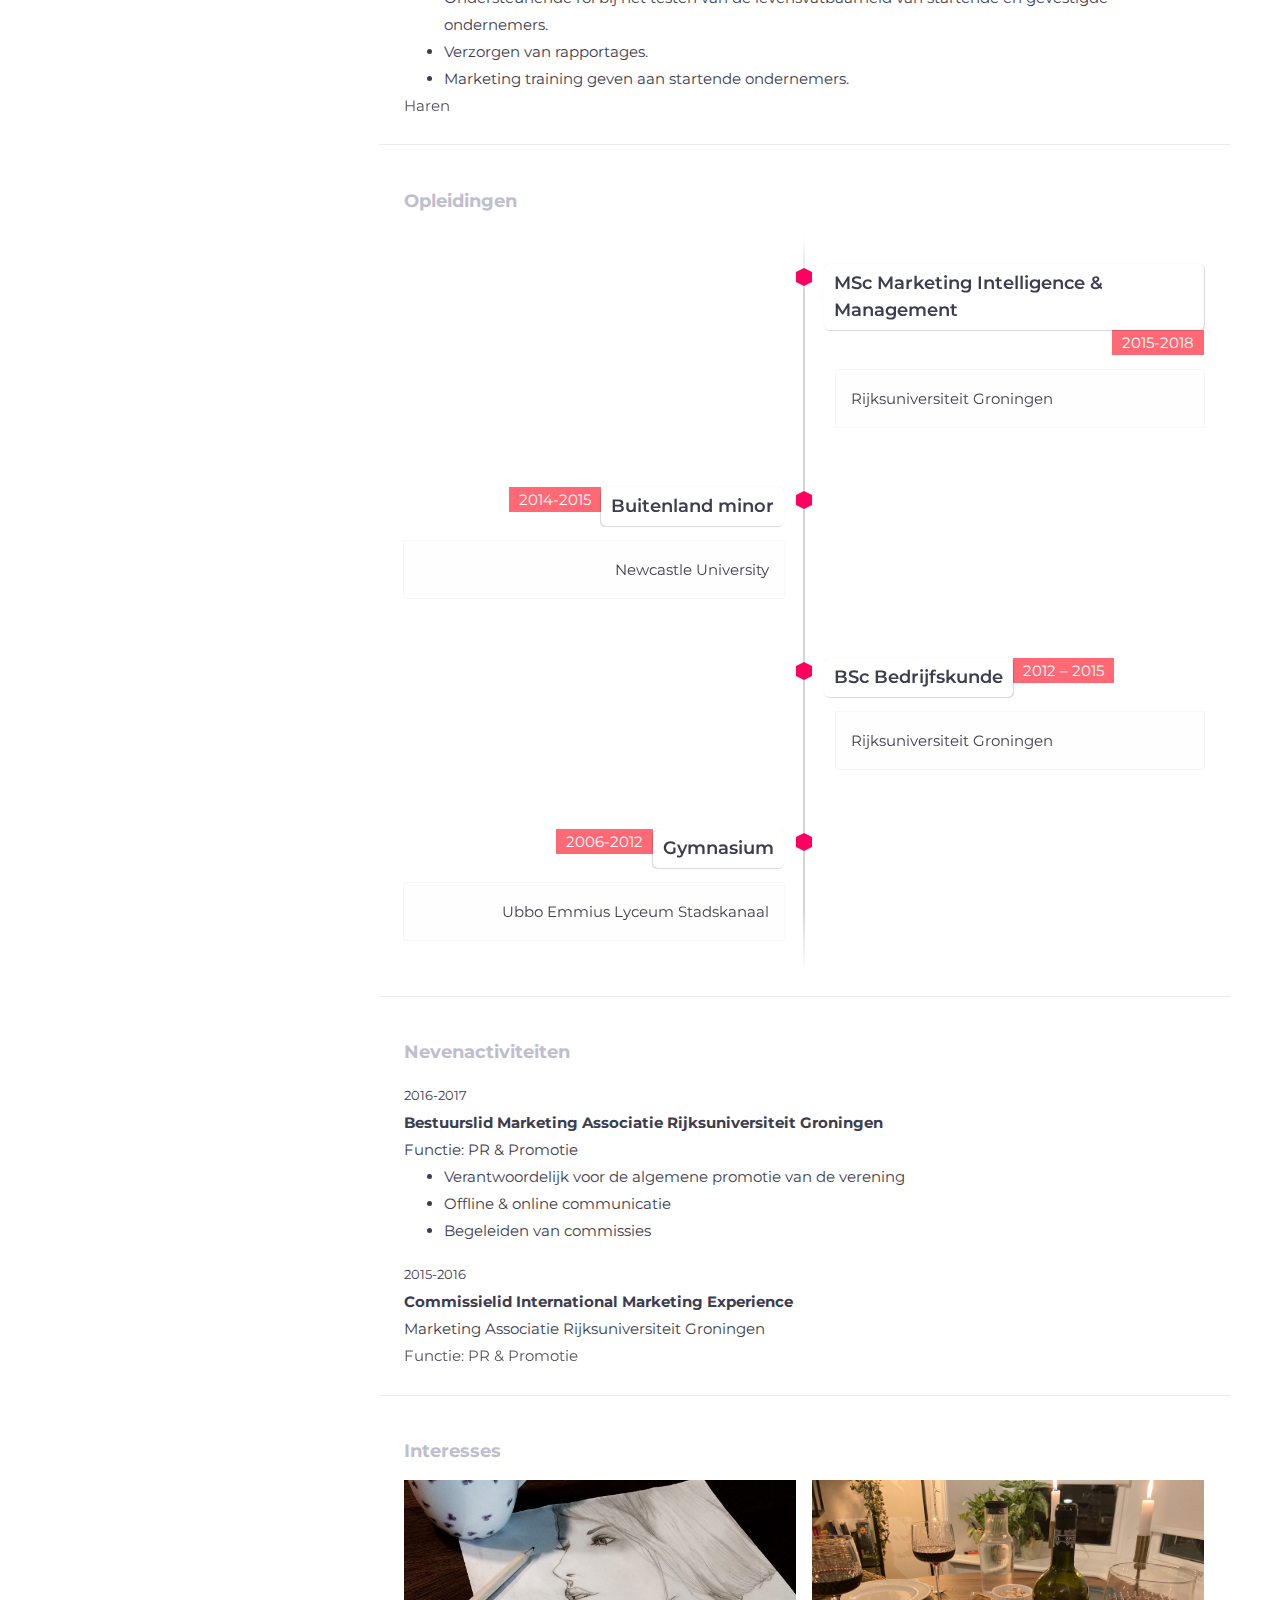
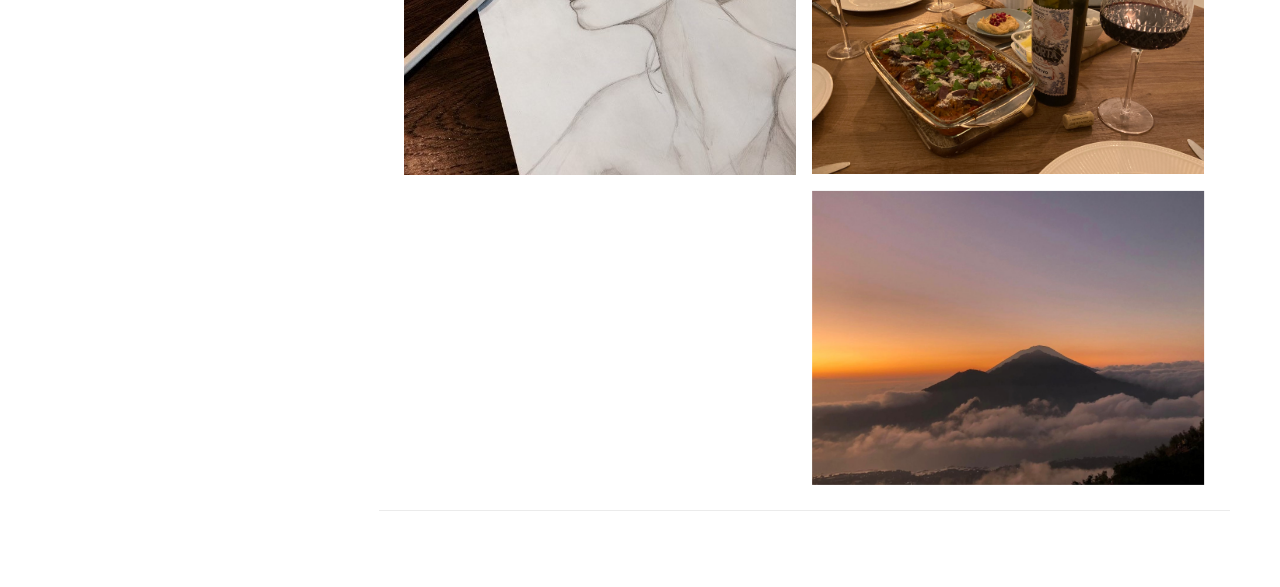
==== commit 026ce761: "CV Miranda" ====
--- a/cv-miranda/index.html
+++ b/cv-miranda/index.html
@@ -25,7 +25,7 @@
             <aside class="sidebar">
                 <div class="profile">
                     <div class="profile_img">
-                        <img src="./IMG-0041.jpg" alt="">
+                        <img src="./Miranda.jpg" alt="" class="round_image">
                     </div>
                     <div class="profile_header">
                         <h2>Miranda Leijen</h2>
@@ -53,35 +53,35 @@
                                 <div class="progress_item">
                                     <h4>SQL</h4>
                                     <div class="progress_bar">
+                                        <div class="progress" style="width: 85%;">
+                                        </div>
+                                    </div>
+                                </div>
+                                <div class="progress_item">
+                                    <h4>SAS EG</h4>
+                                    <div class="progress_bar">
+                                        <div class="progress" style="width: 90%;">
+                                        </div>
+                                    </div>
+                                </div>
+                                <div class="progress_item">
+                                    <h4>SPSS</h4>
+                                    <div class="progress_bar">
+                                        <div class="progress" style="width: 85%;">
+                                        </div>
+                                    </div>
+                                </div>
+                                <div class="progress_item">
+                                    <h4>R</h4>
+                                    <div class="progress_bar">
                                         <div class="progress" style="width: 70%;">
-                                        </div>
-                                    </div>
-                                </div>
-                                <div class="progress_item">
-                                    <h4>SAS EG</h4>
-                                    <div class="progress_bar">
-                                        <div class="progress" style="width: 75%;">
-                                        </div>
-                                    </div>
-                                </div>
-                                <div class="progress_item">
-                                    <h4>SPSS</h4>
-                                    <div class="progress_bar">
-                                        <div class="progress" style="width: 70%;">
-                                        </div>
-                                    </div>
-                                </div>
-                                <div class="progress_item">
-                                    <h4>R</h4>
-                                    <div class="progress_bar">
-                                        <div class="progress" style="width: 60%;">
                                         </div>
                                     </div>
                                 </div>
                                  <div class="progress_item">
                                     <h4>HTML / CSS</h4>
                                     <div class="progress_bar">
-                                        <div class="progress" style="width: 30%;">
+                                        <div class="progress" style="width: 50%;">
                                         </div>
                                     </div>
                                 </div>
@@ -91,14 +91,14 @@
                                 <div class="progress_item">
                                     <h4>PowerBI</h4>
                                     <div class="progress_bar">
-                                        <div class="progress" style="width: 75%;">
+                                        <div class="progress" style="width: 85%;">
                                         </div>
                                     </div>
                                 </div>
                                 <div class="progress_item">
                                     <h4>Google Datastudio</h4>
                                     <div class="progress_bar">
-                                        <div class="progress" style="width: 50%;">
+                                        <div class="progress" style="width: 65%;">
                                         </div>
                                     </div>
                                 </div>
@@ -120,7 +120,7 @@
                             </p>
                             <p class ="space_item">
                             <h4>Google</h4>
-                            Google Analytics, Google BigQuery
+                            Google Analytics, Google Adwords
                             </p>
                         </li>
                     </ul>
--- a/cv-miranda/style.css
+++ b/cv-miranda/style.css
@@ -11,7 +11,7 @@
 /*GLOBAL*/
 * {
   margin: 0;
-  /*padding: 0;*/
+/*  padding: 0;*/
   box-sizing: border-box;
 }
 
@@ -81,7 +81,7 @@
 .container {
   width: 100%;
   max-width: 1180px;
-  padding: 0 1rem;
+/*  padding: 0 1rem;*/
   margin: 60px auto;
 }
 .grid {
@@ -109,9 +109,12 @@
 }
 .profile_img { 
   margin: 1.5rem 0;
-  border-radius: 50%;
  }
 
+.round_image {
+/*  border-radius: 1rem;*/
+border-radius: 50%;
+}
 .profile_header {
   margin: 1rem 0;
 }
